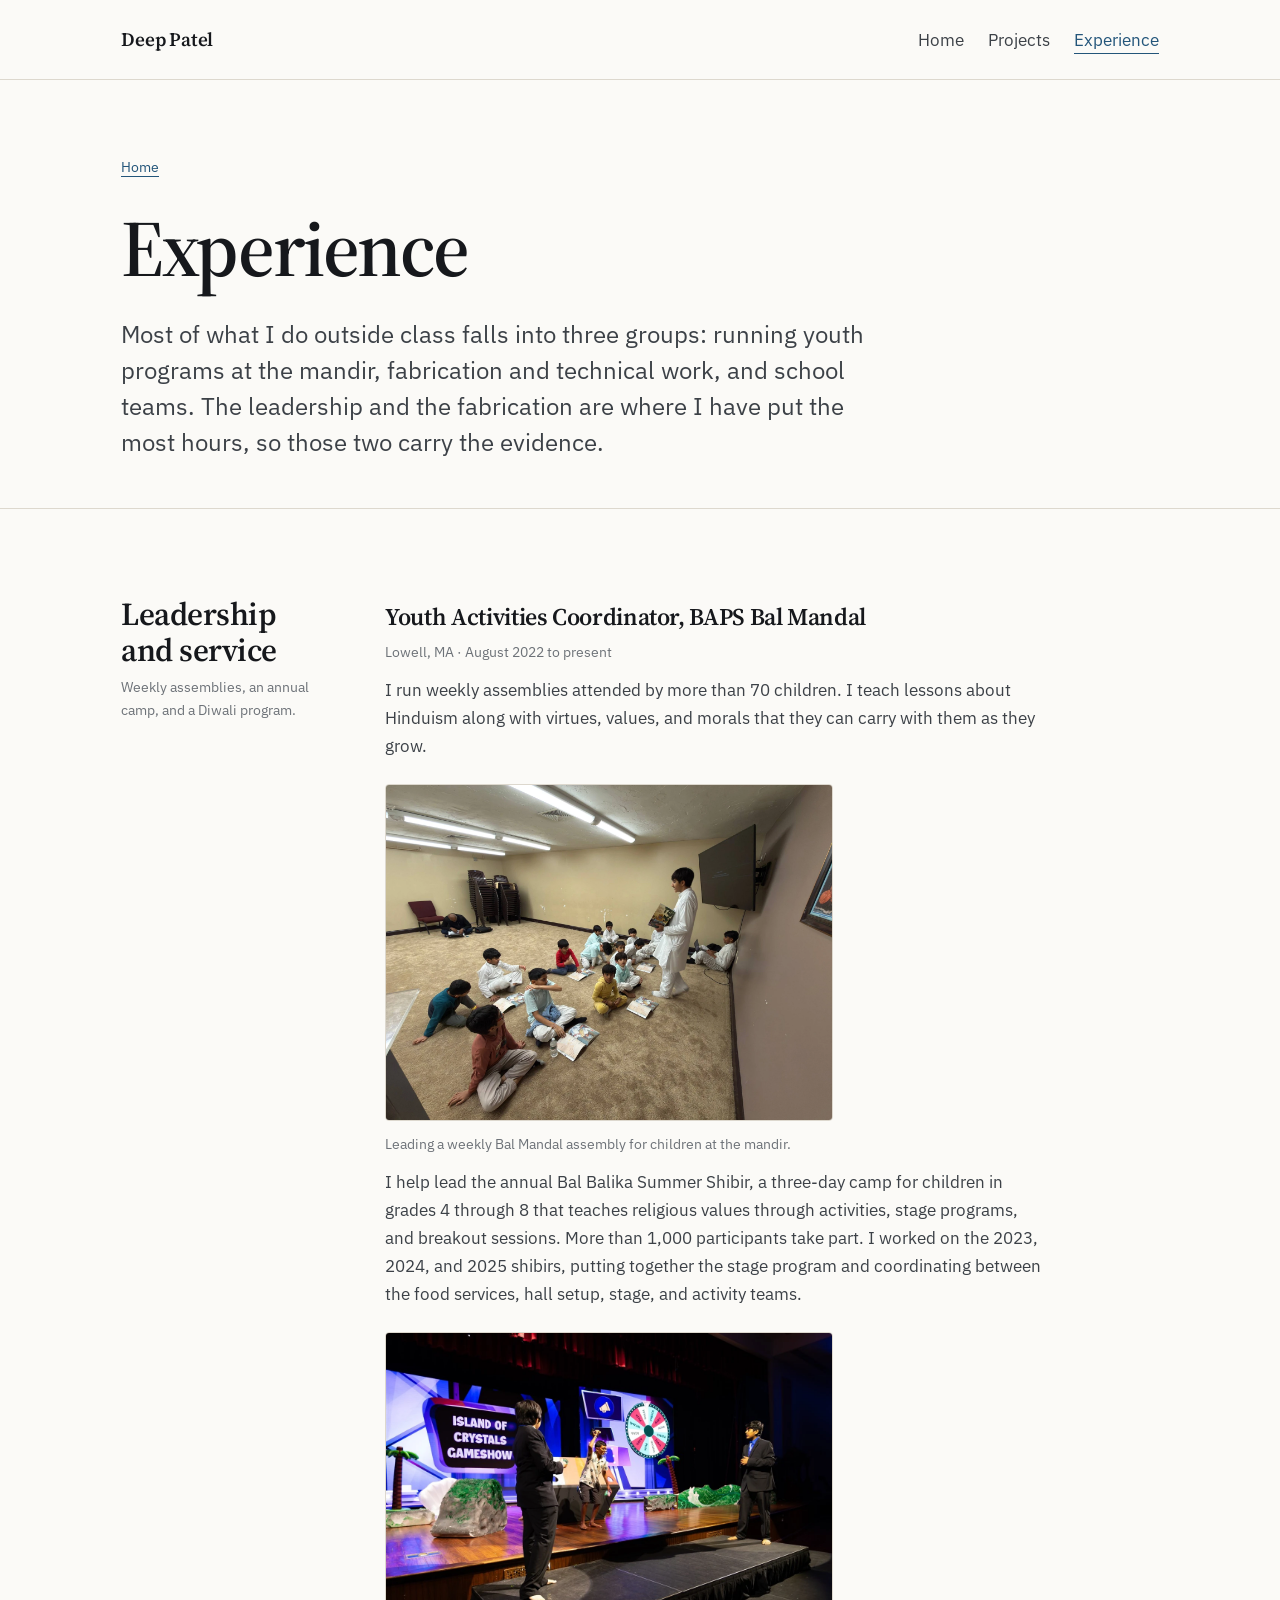
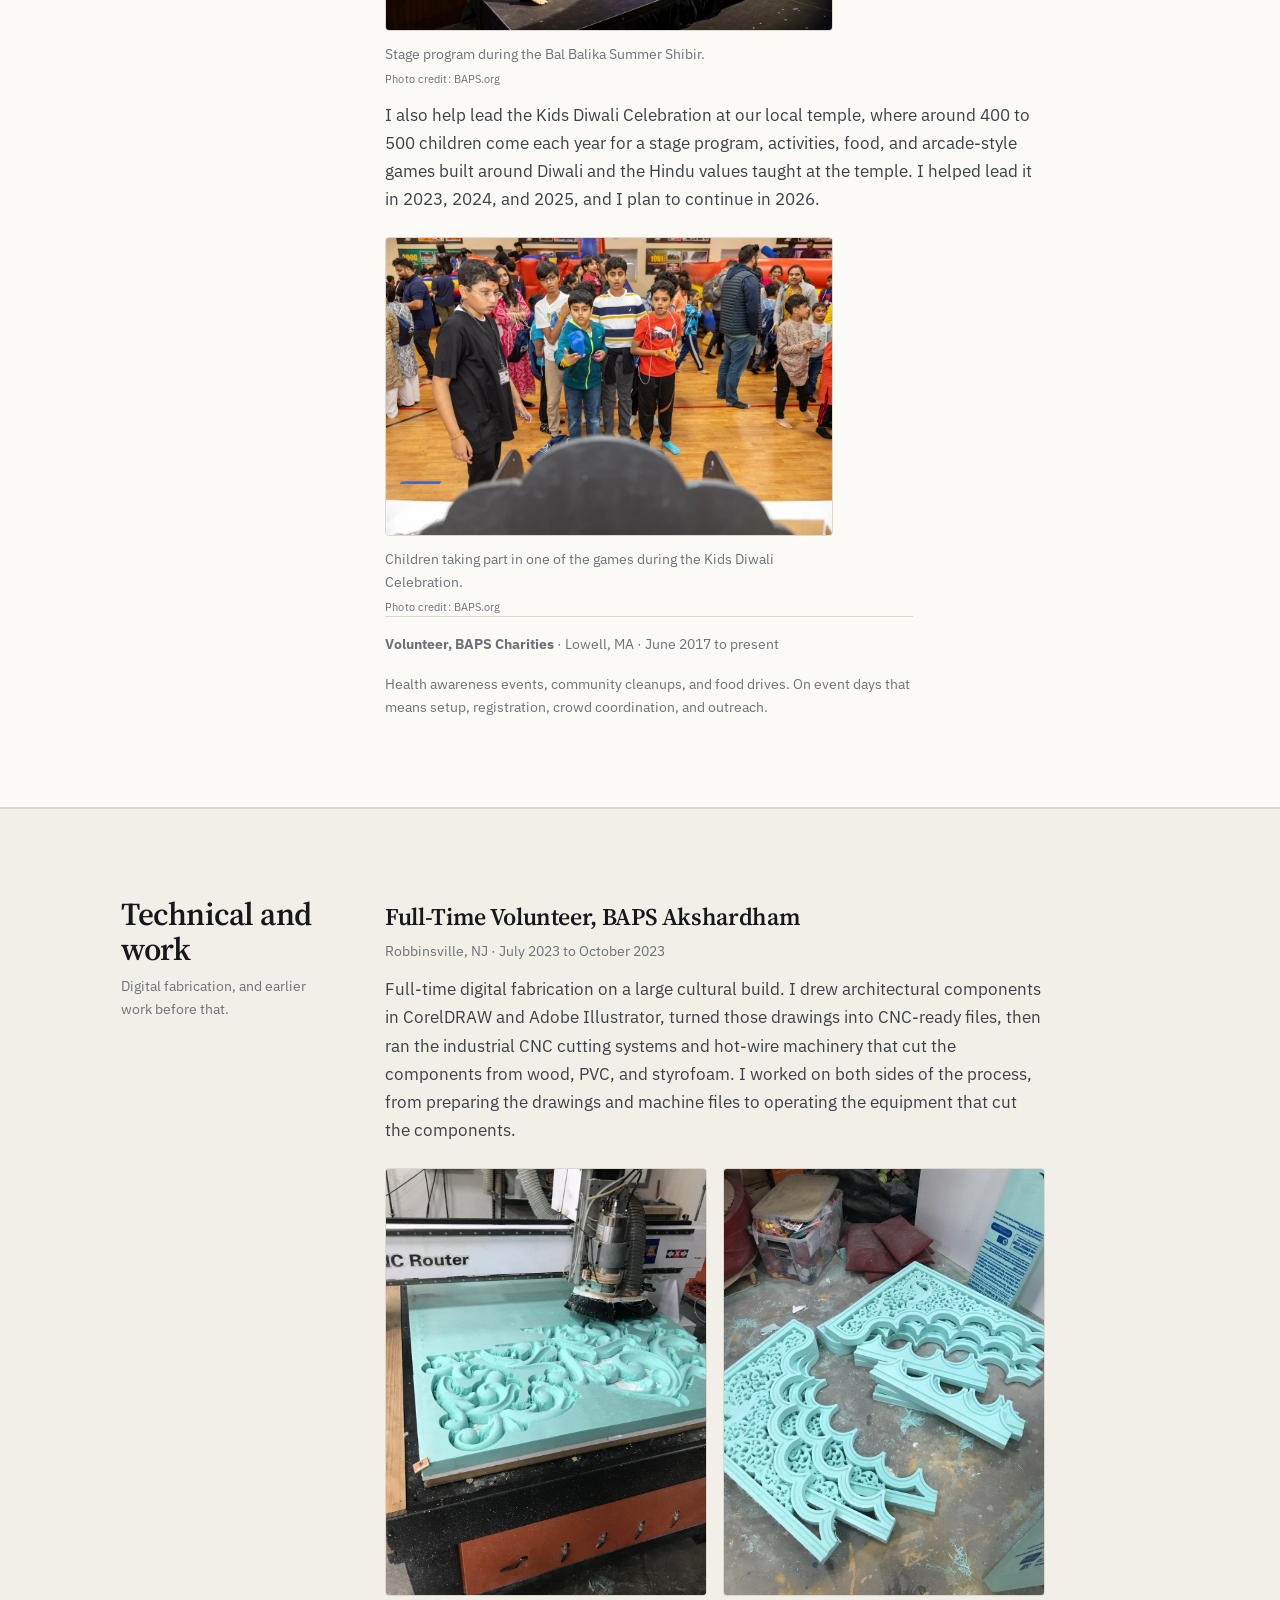
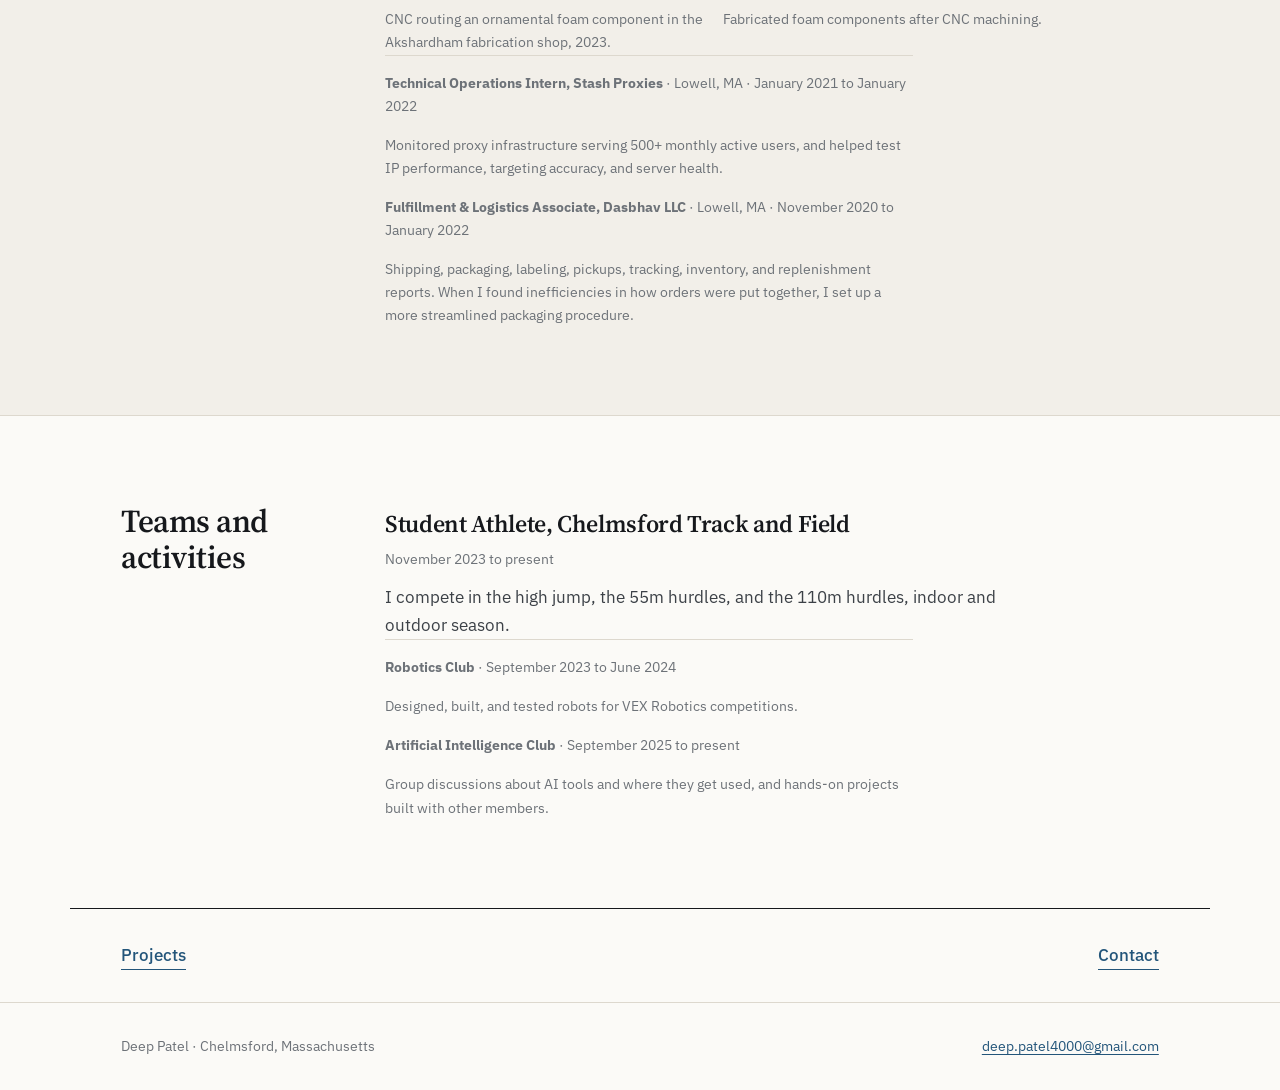
==== experience/index.html @ 3f7108a9 "feat: add portfolio page architecture Adds the two new destinations the site had outgrown, built ent" ====
<!DOCTYPE html>
<html lang="en">
<head>
  <meta charset="UTF-8">
  <meta name="viewport" content="width=device-width, initial-scale=1">
  <title>Experience · Deep Patel</title>
  <meta name="description" content="Youth leadership at BAPS Bal Mandal, full-time digital fabrication at BAPS Akshardham, early technical work, track and field, robotics, and the AI club.">
  <link rel="canonical" href="https://deeppatel4000-pixel.github.io/experience/">
  <meta property="og:type" content="article">
  <meta property="og:title" content="Experience · Deep Patel">
  <meta property="og:description" content="Youth leadership, digital fabrication, early technical work, and school teams.">
  <link rel="stylesheet" href="../styles.css">
</head>
<body>
  <a class="skip-link" href="#main">Skip to content</a>

  <header class="site-header">
    <div class="wrap site-header__inner">
      <a class="brand" href="/">Deep Patel</a>
      <nav class="site-nav" aria-label="Primary">
        <ul>
          <li><a href="/">Home</a></li>
          <li><a href="/projects/">Projects</a></li>
          <li><a href="/experience/" aria-current="page">Experience</a></li>
        </ul>
      </nav>
    </div>
  </header>

  <main id="main">
    <div class="project-header">
      <div class="wrap">
        <a class="project-header__back" href="../">Home</a>
        <h1 class="project-header__title">Experience</h1>
        <p class="lede">
          Most of what I do outside class falls into three groups: running youth programs at
          the mandir, fabrication and technical work, and school teams. The leadership and the
          fabrication are where I have put the most hours, so those two carry the evidence.
        </p>
      </div>
    </div>

    <section class="section" aria-labelledby="xp-leadership">
      <div class="wrap section__grid">
        <div class="section__rail">
          <h2 class="section__title" id="xp-leadership">Leadership and service</h2>
          <p class="section__note">Weekly assemblies, an annual camp, and a Diwali program.</p>
        </div>
        <div>
          <p class="group__role">Youth Activities Coordinator, BAPS Bal Mandal</p>
          <p class="group__when">Lowell, MA · August 2022 to present</p>
          <p class="group__detail">
            I run weekly assemblies attended by more than 70 children. I teach lessons
            about Hinduism along with virtues, values, and morals that they can carry
            with them as they grow.
          </p>

          <div class="evidence evidence--compact">
            <figure>
              <img
                src="../assets/bal-mandal/weekly-assembly-teaching.webp"
                alt="Standing and teaching from a book to a group of children sitting on the floor with their own books open during a weekly Bal Mandal assembly."
                width="1600" height="1200" loading="lazy" decoding="async"
              >
              <figcaption>
                Leading a weekly Bal Mandal assembly for children at the mandir.
              </figcaption>
            </figure>
          </div>

          <p class="group__detail">
            I help lead the annual Bal Balika Summer Shibir, a three-day camp for children
            in grades 4 through 8 that teaches religious values through activities, stage
            programs, and breakout sessions. More than 1,000 participants take part. I worked
            on the 2023, 2024, and 2025 shibirs, putting together the stage program and
            coordinating between the food services, hall setup, stage, and activity teams.
          </p>

          <div class="evidence evidence--compact">
            <figure>
              <img
                src="../assets/bal-mandal/shibir-stage-program-gameshow.webp"
                alt="Stage program with presenters and an Island of Crystals gameshow set during Bal Balika Summer Shibir."
                width="1200" height="800" loading="lazy" decoding="async"
              >
              <figcaption>
                Stage program during the Bal Balika Summer Shibir.
                <span class="credit">Photo credit: BAPS.org</span>
              </figcaption>
            </figure>
          </div>

          <p class="group__detail">
            I also help lead the Kids Diwali Celebration at our local temple, where around
            400 to 500 children come each year for a stage program, activities, food, and
            arcade-style games built around Diwali and the Hindu values taught at the
            temple. I helped lead it in 2023, 2024, and 2025, and I plan to continue in
            2026.
          </p>

          <div class="evidence evidence--compact">
            <figure>
              <img
                src="../assets/bal-mandal/kdc-kids-game-activity.webp"
                alt="Children participating in a game during the Kids Diwali Celebration with other activities in the background."
                width="1200" height="800" loading="lazy" decoding="async"
              >
              <figcaption>
                Children taking part in one of the games during the Kids Diwali Celebration.
                <span class="credit">Photo credit: BAPS.org</span>
              </figcaption>
            </figure>
          </div>

          <div class="group__also prose">
            <p>
              <strong>Volunteer, BAPS Charities</strong> · Lowell, MA · June 2017 to present
            </p>
            <p>
              Health awareness events, community cleanups, and food drives. On event days
              that means setup, registration, crowd coordination, and outreach.
            </p>
          </div>
        </div>
      </div>
    </section>

    <section class="section section--tinted" aria-labelledby="xp-technical">
      <div class="wrap section__grid">
        <div class="section__rail">
          <h2 class="section__title" id="xp-technical">Technical and work</h2>
          <p class="section__note">Digital fabrication, and earlier work before that.</p>
        </div>
        <div>
          <p class="group__role">Full-Time Volunteer, BAPS Akshardham</p>
          <p class="group__when">Robbinsville, NJ · July 2023 to October 2023</p>
          <p class="group__detail">
            Full-time digital fabrication on a large cultural build. I drew architectural
            components in CorelDRAW and Adobe Illustrator, turned those drawings into
            CNC-ready files, then ran the industrial CNC cutting systems and hot-wire
            machinery that cut the components from wood, PVC, and styrofoam. I worked on
            both sides of the process, from preparing the drawings and machine files to
            operating the equipment that cut the components.
          </p>

          <div class="evidence">
            <figure>
              <img
                src="../assets/akshardham/cnc-cutting-ornamental-foam.webp"
                alt="CNC router machining an ornamental architectural pattern into a large turquoise foam panel."
                width="960" height="1280" loading="lazy" decoding="async"
              >
              <figcaption>
                CNC routing an ornamental foam component in the Akshardham fabrication
                shop, 2023.
              </figcaption>
            </figure>
            <figure>
              <img
                src="../assets/akshardham/finished-foam-components.webp"
                alt="Turquoise ornamental foam components laid out on a workshop floor after CNC machining."
                width="960" height="1280" loading="lazy" decoding="async"
              >
              <figcaption>
                Fabricated foam components after CNC machining.
              </figcaption>
            </figure>
          </div>

          <div class="group__also prose">
            <p>
              <strong>Technical Operations Intern, Stash Proxies</strong> · Lowell, MA ·
              January 2021 to January 2022
            </p>
            <p>
              Monitored proxy infrastructure serving 500+ monthly active users, and helped
              test IP performance, targeting accuracy, and server health.
            </p>
            <p>
              <strong>Fulfillment &amp; Logistics Associate, Dasbhav LLC</strong> ·
              Lowell, MA · November 2020 to January 2022
            </p>
            <p>
              Shipping, packaging, labeling, pickups, tracking, inventory, and replenishment
              reports. When I found inefficiencies in how orders were put together, I set up
              a more streamlined packaging procedure.
            </p>
          </div>
        </div>
      </div>
    </section>

    <section class="section" aria-labelledby="xp-teams">
      <div class="wrap section__grid">
        <div class="section__rail">
          <h2 class="section__title" id="xp-teams">Teams and activities</h2>
        </div>
        <div>
          <p class="group__role">Student Athlete, Chelmsford Track and Field</p>
          <p class="group__when">November 2023 to present</p>
          <p class="group__detail">
            I compete in the high jump, the 55m hurdles, and the 110m hurdles, indoor and
            outdoor season.
          </p>

          <div class="group__also prose">
            <p>
              <strong>Robotics Club</strong> · September 2023 to June 2024
            </p>
            <p>
              Designed, built, and tested robots for VEX Robotics competitions.
            </p>
            <p>
              <strong>Artificial Intelligence Club</strong> · September 2025 to present
            </p>
            <p>
              Group discussions about AI tools and where they get used, and hands-on projects
              built with other members.
            </p>
          </div>
        </div>
      </div>
    </section>

    <nav class="wrap project-nav" aria-label="Site">
      <a href="../projects/">Projects</a>
      <a href="../#contact">Contact</a>
    </nav>
  </main>

  <footer class="site-footer">
    <div class="wrap site-footer__inner">
      <p>Deep Patel · Chelmsford, Massachusetts</p>
      <p><a href="mailto:deep.patel4000@gmail.com">deep.patel4000@gmail.com</a></p>
    </div>
  </footer>

  <script src="../script.js" defer></script>
</body>
</html>
---- styles.css ----
/* ==========================================================================
   Deep Patel — portfolio
   Design foundation: editorial, light, type-led. No framework.
   ========================================================================== */

@font-face {
  font-family: "Source Serif";
  src: url("assets/fonts/source-serif-4-latin.woff2") format("woff2");
  font-weight: 200 900;
  font-style: normal;
  font-display: swap;
}

@font-face {
  font-family: "Plex Sans";
  src: url("assets/fonts/ibm-plex-sans-latin.woff2") format("woff2");
  font-weight: 100 700;
  font-style: normal;
  font-display: swap;
}

/* --- tokens --------------------------------------------------------------- */

:root {
  --color-background: #fbfaf7;
  --color-surface: #f2efe9;
  --color-text: #16181c;
  --color-text-secondary: #3c4147;
  --color-muted: #6d7278;
  --color-accent: #23557a;
  --color-accent-hover: #163853;
  --color-border: #ddd8ce;
  --color-border-strong: #16181c;

  --font-display: "Source Serif", Georgia, "Times New Roman", serif;
  --font-body: "Plex Sans", system-ui, -apple-system, "Segoe UI", sans-serif;

  --step--1: 0.875rem;
  --step-0: 1.0625rem;
  --step-1: 1.1875rem;
  --step-2: clamp(1.25rem, 1.15rem + 0.5vw, 1.5rem);
  --step-3: clamp(1.5rem, 1.3rem + 1vw, 2rem);
  --step-4: clamp(2rem, 1.5rem + 2.4vw, 3.25rem);
  --step-5: clamp(2.75rem, 1.9rem + 4vw, 5rem);

  --space-1: 0.25rem;
  --space-2: 0.5rem;
  --space-3: 0.75rem;
  --space-4: 1rem;
  --space-5: 1.5rem;
  --space-6: 2rem;
  --space-7: 3rem;
  --space-8: 4rem;
  --space-9: 6rem;
  --space-10: 8rem;

  --radius-sm: 4px;
  --radius-md: 8px;

  --measure: 66ch;
  --measure-narrow: 54ch;
  --container: 1140px;
  --gutter: clamp(1.25rem, 4vw, 3.5rem);
  --rail: 200px;

  --transition: 160ms ease;
}

/* --- reset ---------------------------------------------------------------- */

*,
*::before,
*::after {
  box-sizing: border-box;
}

html {
  -webkit-text-size-adjust: 100%;
}

body {
  margin: 0;
  background: var(--color-background);
  color: var(--color-text);
  font-family: var(--font-body);
  font-size: var(--step-0);
  line-height: 1.65;
  font-synthesis-weight: none;
  -webkit-font-smoothing: antialiased;
}

h1,
h2,
h3,
h4 {
  margin: 0;
  font-family: var(--font-display);
  font-weight: 600;
  line-height: 1.1;
  letter-spacing: -0.015em;
}

p {
  margin: 0;
}

ul,
ol,
dl,
dd {
  margin: 0;
  padding: 0;
}

ul,
ol {
  list-style: none;
}

img {
  max-width: 100%;
  height: auto;
  display: block;
}

a {
  color: var(--color-accent);
  text-decoration-thickness: 1px;
  text-underline-offset: 0.18em;
  transition: color var(--transition);
}

a:hover {
  color: var(--color-accent-hover);
}

:focus-visible {
  outline: 2px solid var(--color-accent);
  outline-offset: 3px;
  border-radius: 2px;
}

::selection {
  background: #d9e4ee;
}

/* --- layout primitives ---------------------------------------------------- */

.wrap {
  width: 100%;
  max-width: var(--container);
  margin-inline: auto;
  padding-inline: var(--gutter);
}

.skip-link {
  position: absolute;
  left: var(--space-4);
  top: var(--space-4);
  z-index: 100;
  padding: var(--space-2) var(--space-4);
  background: var(--color-text);
  color: var(--color-background);
  border-radius: var(--radius-sm);
  text-decoration: none;
  transform: translateY(-200%);
  transition: transform var(--transition);
}

.skip-link:focus {
  transform: translateY(0);
  color: var(--color-background);
}

.visually-hidden {
  position: absolute;
  width: 1px;
  height: 1px;
  margin: -1px;
  padding: 0;
  overflow: hidden;
  clip-path: inset(50%);
  white-space: nowrap;
}

.eyebrow {
  font-size: var(--step--1);
  letter-spacing: 0.06em;
  text-transform: uppercase;
  color: var(--color-muted);
  margin: 0;
}

.lede {
  font-size: var(--step-2);
  line-height: 1.5;
  color: var(--color-text-secondary);
  max-width: var(--measure-narrow);
}

.prose {
  max-width: var(--measure);
  color: var(--color-text-secondary);
}

.prose p + p {
  margin-top: var(--space-4);
}

.link-arrow {
  display: inline-block;
  font-weight: 500;
  text-decoration: none;
  border-bottom: 1px solid currentColor;
  padding-bottom: 1px;
}

.link-arrow + .link-arrow {
  margin-left: var(--space-5);
}

/* --- header --------------------------------------------------------------- */

.site-header {
  border-bottom: 1px solid var(--color-border);
  background: var(--color-background);
}

.site-header__inner {
  display: flex;
  align-items: baseline;
  justify-content: space-between;
  gap: var(--space-5);
  padding-block: var(--space-5);
  flex-wrap: wrap;
}

.brand {
  font-family: var(--font-display);
  font-size: var(--step-1);
  font-weight: 600;
  letter-spacing: -0.01em;
  color: var(--color-text);
  text-decoration: none;
}

.brand:hover {
  color: var(--color-text);
}

.site-nav ul {
  display: flex;
  flex-wrap: wrap;
  gap: var(--space-2) var(--space-4);
  align-items: baseline;
}

@media (min-width: 30rem) {
  .site-nav ul {
    gap: var(--space-5);
  }
}

.site-nav a {
  color: var(--color-text-secondary);
  text-decoration: none;
  font-size: var(--step-0);
  padding-bottom: 2px;
  border-bottom: 1px solid transparent;
}

.site-nav a:hover {
  color: var(--color-text);
  border-bottom-color: var(--color-border-strong);
}

.site-nav a[aria-current="true"],
.site-nav a[aria-current="page"] {
  color: var(--color-accent);
  border-bottom-color: var(--color-accent);
}

/* --- hero ----------------------------------------------------------------- */

.hero {
  padding-block: clamp(3rem, 8vw, 7rem) clamp(2.5rem, 6vw, 5rem);
  border-bottom: 1px solid var(--color-border);
}

.hero__name {
  font-size: var(--step-5);
  margin-block: var(--space-4) var(--space-6);
  letter-spacing: -0.03em;
}

.hero__body {
  display: grid;
  gap: var(--space-6);
  max-width: 62ch;
}

.hero__body p {
  font-size: var(--step-2);
  line-height: 1.45;
  color: var(--color-text-secondary);
}

.hero__body p strong {
  font-weight: 500;
  color: var(--color-text);
}

.hero__inner {
  display: grid;
  gap: var(--space-7);
}

.hero__context {
  font-size: var(--step--1);
  color: var(--color-muted);
  border-top: 1px solid var(--color-border);
  padding-top: var(--space-4);
}

.hero__context span {
  padding-inline: 0.35em;
  color: var(--color-border);
}

.hero__name,
.hero__body,
.hero__context {
  max-width: 46rem;
}

/* one restrained entrance, on first paint only */
@media (prefers-reduced-motion: no-preference) {
  .hero__name,
  .hero__body,
  .hero__context {
    animation: rise 500ms cubic-bezier(0.2, 0.7, 0.3, 1) backwards;
  }

  .hero__body {
    animation-delay: 70ms;
  }

  .hero__context {
    animation-delay: 130ms;
  }

  @keyframes rise {
    from {
      opacity: 0;
      transform: translateY(8px);
    }
  }
}

/* --- sections ------------------------------------------------------------- */

.section {
  padding-block: clamp(2.5rem, 7vw, 5.5rem);
  border-bottom: 1px solid var(--color-border);
}

.section:last-of-type {
  border-bottom: 0;
}

.section--tinted:last-of-type {
  border-bottom: 1px solid var(--color-border);
}

.section--tinted {
  background: var(--color-surface);
  border-block: 1px solid var(--color-border);
}

.section__grid {
  display: grid;
  gap: var(--space-6);
}

.section__title {
  font-size: var(--step-3);
}

.section__title--wide {
  font-size: var(--step-4);
  max-width: 20ch;
}

.section__rail {
  display: grid;
  gap: var(--space-2);
  align-content: start;
}

.section__note {
  font-size: var(--step--1);
  color: var(--color-muted);
  max-width: 28ch;
}

@media (min-width: 62rem) {
  .section__grid {
    grid-template-columns: var(--rail) minmax(0, 1fr);
    gap: var(--space-8);
  }
}

/* --- work features -------------------------------------------------------- */

.feature {
  padding-block: clamp(3rem, 7vw, 5.5rem);
  border-bottom: 1px solid var(--color-border);
}

.feature:last-of-type {
  border-bottom: 0;
}

.feature--tinted {
  background: var(--color-surface);
}

.feature__index {
  font-family: var(--font-display);
  font-size: clamp(3rem, 6vw, 5rem);
  line-height: 0.9;
  color: var(--color-border);
  font-variant-numeric: tabular-nums;
  margin: 0;
}

.feature__kind {
  font-size: var(--step--1);
  color: var(--color-muted);
  margin-top: var(--space-4);
}

.feature__title {
  font-size: var(--step-4);
  letter-spacing: -0.025em;
  margin-top: var(--space-2);
}

.feature__summary {
  margin-top: var(--space-4);
  font-size: var(--step-1);
  line-height: 1.6;
  color: var(--color-text-secondary);
  max-width: var(--measure);
}

.feature__links {
  margin-top: var(--space-5);
}

.feature__tools {
  margin-top: var(--space-5);
  font-size: var(--step--1);
  color: var(--color-muted);
}

.feature__aside.feature__aside--portrait img {
  max-width: 19rem;
  margin-inline: auto;
  border: 0;
  border-radius: 0;
}

.feature__head {
  display: grid;
  gap: var(--space-3);
}

@media (min-width: 48rem) {
  .feature__head {
    grid-template-columns: 6rem minmax(0, 1fr);
    column-gap: var(--space-7);
    align-items: start;
  }

  .feature__head .feature__kind {
    margin-top: 0;
  }
}

.feature__figure {
  margin: var(--space-7) 0 0;
}

.feature__figure img {
  width: 100%;
  border: 1px solid var(--color-border);
  border-radius: var(--radius-md);
  background: #0b0f16;
}

.feature__figure figcaption,
.feature__aside figcaption {
  margin-top: var(--space-3);
  font-size: var(--step--1);
  color: var(--color-muted);
  max-width: 60ch;
}

.feature__split {
  display: grid;
  gap: var(--space-7);
}

.feature__aside {
  margin: 0;
  align-self: start;
}

/* the figure follows the text in source order, so the project is introduced
   before its evidence when the columns stack */

.feature__aside img {
  width: 100%;
  border: 1px solid var(--color-border);
  border-radius: var(--radius-sm);
}

@media (min-width: 62rem) {
  .feature__split {
    grid-template-columns: minmax(0, 1fr) minmax(0, 0.85fr);
    gap: var(--space-9);
    align-items: center;
  }
}

.pull-quote {
  margin-top: var(--space-6);
  padding-left: var(--space-5);
  border-left: 2px solid var(--color-accent);
  font-family: var(--font-display);
  font-size: var(--step-2);
  line-height: 1.35;
  color: var(--color-text);
  max-width: 30ch;
}

.nowrap {
  white-space: nowrap;
}

.spec {
  margin-top: var(--space-6);
  display: grid;
  gap: 0;
  max-width: 34rem;
}

.spec div {
  display: grid;
  gap: var(--space-1);
  padding-block: var(--space-3);
  border-top: 1px solid var(--color-border);
  font-size: var(--step--1);
}

.spec dt {
  color: var(--color-muted);
}

.spec dd {
  color: var(--color-text);
  margin: 0;
}

@media (min-width: 30rem) {
  .spec div {
    grid-template-columns: 12rem minmax(0, 1fr);
    column-gap: var(--space-5);
  }
}

/* --- about facts ---------------------------------------------------------- */

.prose--lead p:first-child {
  font-size: var(--step-1);
  color: var(--color-text);
}

.inline-facts {
  margin-top: var(--space-7);
  display: grid;
  gap: 0;
  max-width: var(--measure);
}

.inline-facts div {
  display: grid;
  gap: var(--space-1);
  padding-block: var(--space-4);
  border-top: 1px solid var(--color-border);
  font-size: var(--step--1);
}

.inline-facts dt {
  color: var(--color-muted);
}

.inline-facts dd {
  margin: 0;
  color: var(--color-text-secondary);
}

@media (min-width: 48rem) {
  .inline-facts div {
    grid-template-columns: 9rem minmax(0, 1fr);
    column-gap: var(--space-6);
  }
}

/* --- grouped experience --------------------------------------------------- */

.groups {
  margin-top: var(--space-7);
  display: grid;
  gap: var(--space-7);
}

.group {
  display: grid;
  gap: var(--space-4);
  padding-top: var(--space-5);
  border-top: 1px solid var(--color-border-strong);
}

.group__title {
  font-size: var(--step-1);
  color: var(--color-text);
}

.group__role {
  font-family: var(--font-display);
  font-size: var(--step-2);
  font-weight: 600;
  letter-spacing: -0.015em;
}

.group__when {
  margin-top: var(--space-1);
  font-size: var(--step--1);
  color: var(--color-muted);
}

.group__detail {
  margin-top: var(--space-3);
  color: var(--color-text-secondary);
  max-width: var(--measure);
}

.group__also {
  font-size: var(--step--1);
  color: var(--color-muted);
  max-width: var(--measure);
  padding-top: var(--space-4);
  border-top: 1px solid var(--color-border);
}

/* photographic evidence inside an experience entry, held to the text measure
   so it supports the entry without competing with the project features */
.evidence {
  margin-top: var(--space-5);
  display: grid;
  gap: var(--space-5);
  max-width: var(--measure);
}

.evidence figure {
  margin: 0;
}

.evidence img {
  width: 100%;
  border: 1px solid var(--color-border);
  border-radius: var(--radius-sm);
}

.evidence figcaption {
  margin-top: var(--space-3);
  font-size: var(--step--1);
  color: var(--color-muted);
}

/* one photograph at a compact editorial width, so several of them down a
   single entry read as the same class of supporting material rather than as
   a run of features. Narrow screens fall back to the content width. */
.evidence--compact {
  max-width: min(28rem, 100%);
}

/* source credit for photographs Deep did not take, quieter than the caption
   it sits under but still plainly readable */
.credit {
  display: block;
  margin-top: var(--space-1);
  font-size: 0.6875rem;
  letter-spacing: 0.01em;
  color: var(--color-muted);
}

@media (min-width: 46rem) {
  .evidence {
    grid-template-columns: 1fr 1fr;
    gap: var(--space-4);
  }

  .evidence.evidence--compact {
    grid-template-columns: 1fr;
  }
}

@media (min-width: 62rem) {
  .groups {
    gap: var(--space-8);
  }

  .group {
    grid-template-columns: var(--rail) minmax(0, 1fr);
    column-gap: var(--space-8);
    row-gap: var(--space-4);
  }

  .group__title {
    grid-row: 1 / span 2;
  }
}

/* --- contact -------------------------------------------------------------- */

.contact {
  display: grid;
  gap: var(--space-6);
}

.contact__note {
  margin-top: var(--space-3);
  color: var(--color-text-secondary);
  max-width: 44ch;
}

.contact__links {
  display: grid;
  gap: var(--space-3);
  align-content: start;
  font-size: var(--step-1);
}

.contact__links a {
  overflow-wrap: anywhere;
}

@media (min-width: 48rem) {
  .contact {
    grid-template-columns: minmax(0, 1fr) auto;
    gap: var(--space-8);
    align-items: start;
  }
}

/* --- footer --------------------------------------------------------------- */

.site-footer {
  border-top: 1px solid var(--color-border);
  padding-block: var(--space-6);
  font-size: var(--step--1);
  color: var(--color-muted);
}

.site-footer__inner {
  display: flex;
  flex-wrap: wrap;
  gap: var(--space-3) var(--space-5);
  justify-content: space-between;
}

/* --- plain numbered index (project surfaces, lists) ----------------------- */

.index-list {
  counter-reset: index;
  display: grid;
  gap: var(--space-3);
  max-width: var(--measure);
}

.index-list li {
  counter-increment: index;
  display: grid;
  grid-template-columns: 2.5rem minmax(0, 1fr);
  gap: var(--space-3);
  padding-bottom: var(--space-3);
  border-bottom: 1px solid var(--color-border);
  color: var(--color-text-secondary);
}

.index-list li::before {
  content: counter(index, decimal-leading-zero);
  color: var(--color-muted);
  font-size: var(--step--1);
  font-variant-numeric: tabular-nums;
}

@media (min-width: 48rem) {
  .index-list {
    grid-template-columns: repeat(2, minmax(0, 1fr));
    column-gap: var(--space-8);
  }
}

/* --- project pages -------------------------------------------------------- */

.project-header {
  padding-block: clamp(2.5rem, 6vw, 4.5rem) clamp(2rem, 4vw, 3rem);
  border-bottom: 1px solid var(--color-border);
}


.project-header__back {
  font-size: var(--step--1);
  text-decoration: none;
  border-bottom: 1px solid currentColor;
}

.project-header__title {
  font-size: var(--step-5);
  letter-spacing: -0.03em;
  margin-block: var(--space-5) var(--space-5);
}

.project-meta {
  display: grid;
  gap: var(--space-4);
  margin-top: var(--space-7);
  padding-top: var(--space-4);
  border-top: 1px solid var(--color-border);
  font-size: var(--step--1);
}

.project-meta div {
  display: grid;
  gap: var(--space-1);
}

.project-meta dt {
  color: var(--color-muted);
}

.project-meta dd {
  color: var(--color-text);
}

@media (min-width: 48rem) {
  .project-meta {
    grid-template-columns: repeat(4, minmax(0, 1fr));
    gap: var(--space-6);
  }
}

.figure {
  margin: 0;
  padding-block: var(--space-6);
}

.figure img {
  border: 1px solid var(--color-border);
  border-radius: var(--radius-sm);
}

.figure figcaption {
  margin-top: var(--space-3);
  font-size: var(--step--1);
  color: var(--color-muted);
  max-width: var(--measure);
}

.figure__portrait {
  max-width: min(18rem, 100%);
}

.figure__portrait-wide {
  max-width: min(30rem, 100%);
}

/* dense screenshots reclaim the rail column so their detail stays legible */
@media (min-width: 62rem) {
  .figure--wide {
    margin-left: calc(-1 * (var(--rail) + var(--space-8)));
  }
}

/* --- source-derived nozzle figure ----------------------------------------- */

.nozzle-figure {
  display: block;
  width: 100%;
  max-width: 34rem;
  height: auto;
  margin-top: var(--space-5);
}

.nozzle-figure__solid path {
  fill: #2b2f34;
}

.nozzle-figure__cavity path {
  fill: var(--color-background);
}

.section--tinted .nozzle-figure__cavity path {
  fill: var(--color-surface);
}

.nozzle-figure__axis {
  stroke: var(--color-muted);
  stroke-width: 0.4;
  stroke-dasharray: 3 2 0.6 2;
}

.nozzle-figure__dim line {
  stroke: var(--color-accent);
  stroke-width: 0.4;
}

.nozzle-figure__dim text,
.nozzle-figure__note {
  font-family: var(--font-body);
  font-size: 4px;
  fill: var(--color-accent);
}

.nozzle-figure__note {
  fill: var(--color-muted);
}

@media (max-width: 48rem) {
  .nozzle-figure__dim text,
  .nozzle-figure__note {
    font-size: 5.6px;
  }
}

/* --- subheads inside long sections ---------------------------------------- */

.subhead {
  font-family: var(--font-body);
  font-size: var(--step-0);
  font-weight: 500;
  letter-spacing: 0;
  color: var(--color-text);
  margin-top: var(--space-7);
  padding-top: var(--space-3);
  border-top: 1px solid var(--color-border);
}

.subhead:first-child {
  margin-top: 0;
  padding-top: 0;
  border-top: 0;
}

.subhead + .prose,
.subhead + .spec,
.subhead + .runs {
  margin-top: var(--space-4);
}

/* --- milestone sequence --------------------------------------------------- */

.milestones {
  display: grid;
  gap: var(--space-8);
}

.milestone {
  display: grid;
  gap: var(--space-2);
}

.milestone__index {
  font-family: var(--font-display);
  font-size: var(--step-1);
  line-height: 1;
  color: var(--color-muted);
  font-variant-numeric: tabular-nums;
  letter-spacing: 0.04em;
}

.milestone__title {
  font-size: var(--step-2);
}

.milestone__title + .prose {
  margin-top: var(--space-3);
}

@media (min-width: 46rem) {
  .milestone {
    grid-template-columns: 3rem minmax(0, 1fr);
    column-gap: var(--space-5);
    row-gap: 0;
  }

  .milestone__index {
    padding-top: 0.35rem;
  }
}

/* --- run history table ---------------------------------------------------- */

.runs {
  width: 100%;
  border-collapse: collapse;
  font-size: var(--step--1);
  text-align: left;
}

.runs th {
  font-weight: 500;
  color: var(--color-muted);
  padding-bottom: var(--space-2);
  border-bottom: 1px solid var(--color-border-strong);
}

.runs td {
  padding-block: var(--space-3);
  border-bottom: 1px solid var(--color-border);
  color: var(--color-text-secondary);
  vertical-align: top;
}

.runs td:first-child {
  color: var(--color-muted);
  white-space: nowrap;
  padding-right: var(--space-5);
}

.runs tr:last-child td {
  color: var(--color-text);
}

.prose--after-spec {
  margin-top: var(--space-6);
}

.note-inline {
  margin-top: var(--space-5);
  padding-left: var(--space-4);
  border-left: 2px solid var(--color-border);
  font-size: var(--step--1);
  color: var(--color-muted);
}

.project-nav {
  display: flex;
  flex-wrap: wrap;
  gap: var(--space-4) var(--space-6);
  justify-content: space-between;
  padding-block: var(--space-6);
  border-top: 1px solid var(--color-border-strong);
}

.project-nav a {
  text-decoration: none;
  border-bottom: 1px solid currentColor;
  font-weight: 500;
}
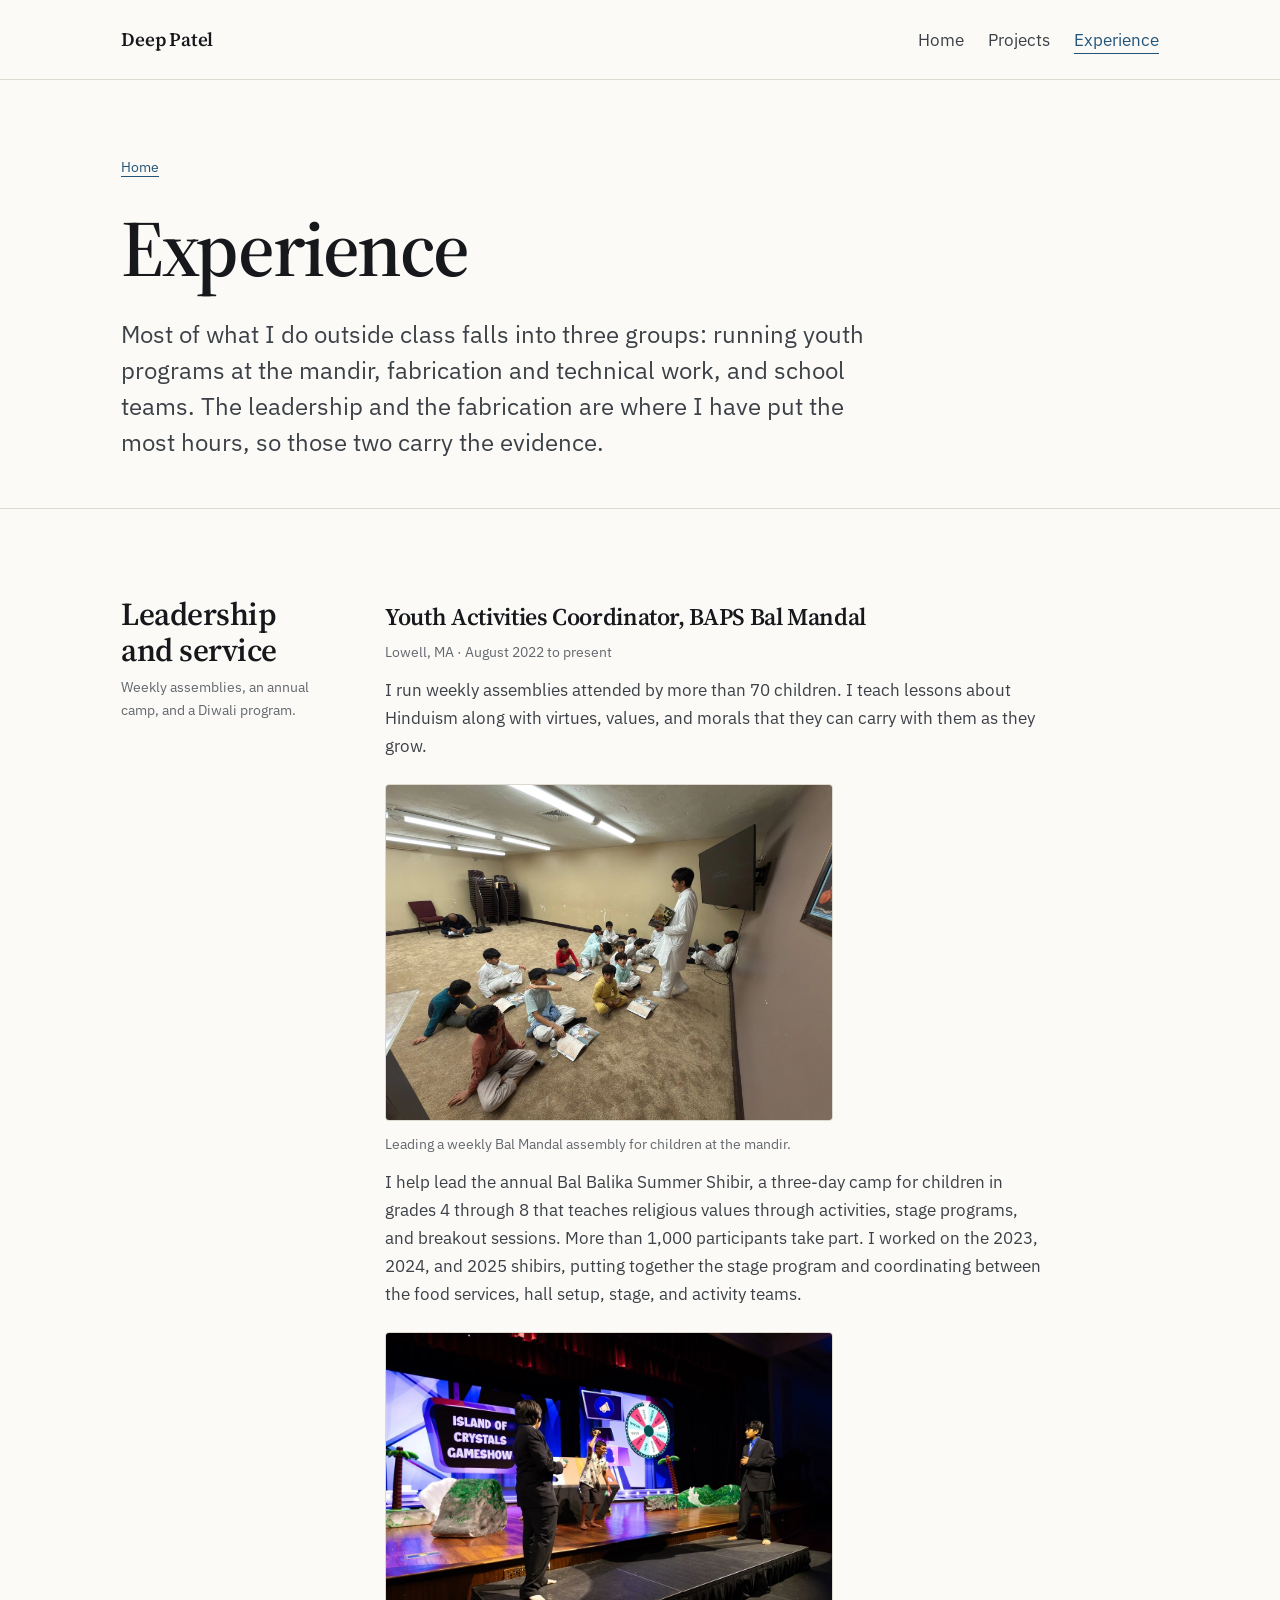
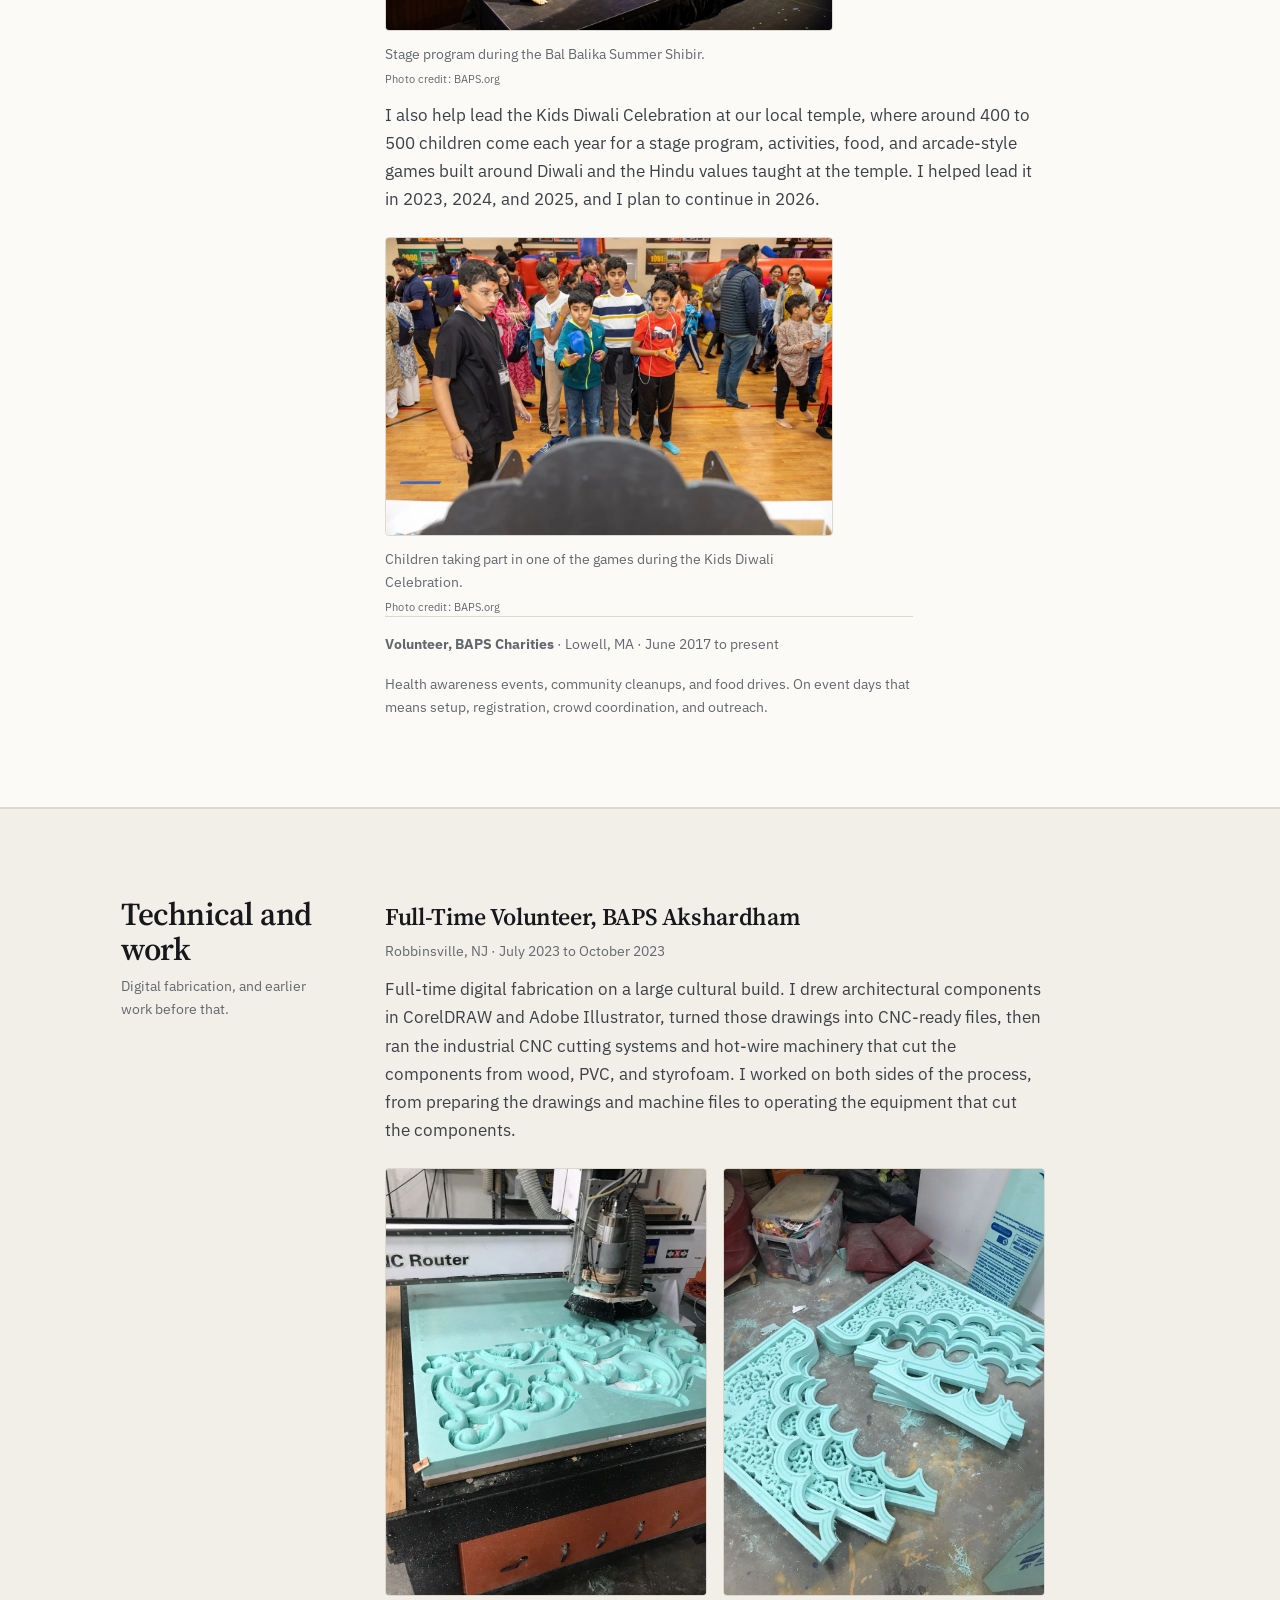
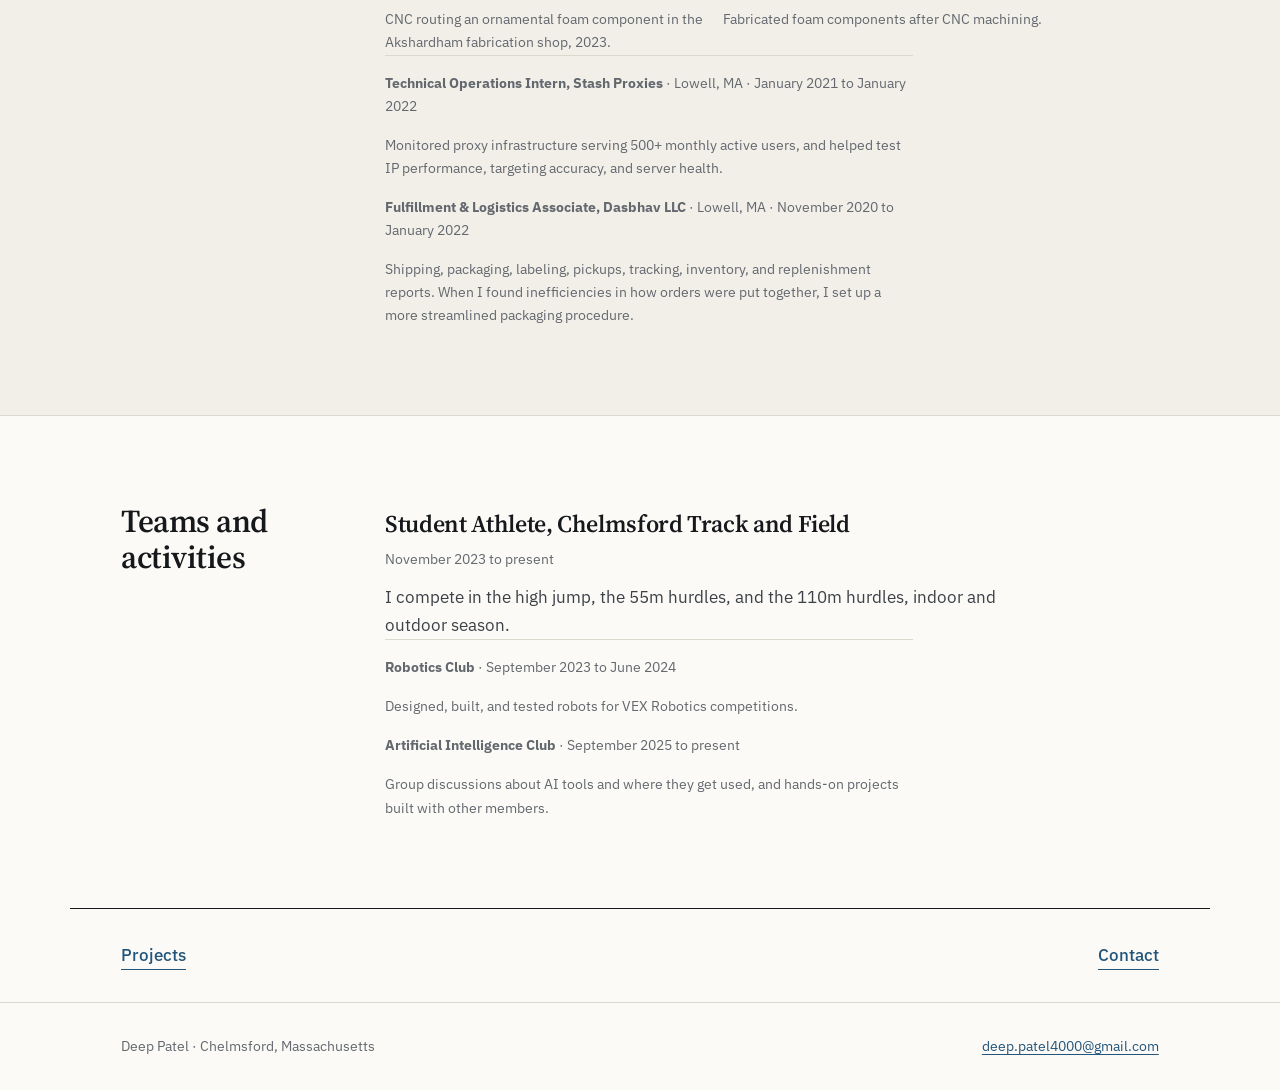
==== commit 81dc3cc0: "fix: raise contrast and link clarity to WCAG AA Findings from the accessibility review, verified ind" ====
--- a/experience/index.html
+++ b/experience/index.html
@@ -9,6 +9,7 @@
   <meta property="og:type" content="article">
   <meta property="og:title" content="Experience · Deep Patel">
   <meta property="og:description" content="Youth leadership, digital fabrication, early technical work, and school teams.">
+  <link rel="icon" href="../favicon.svg" type="image/svg+xml">
   <link rel="stylesheet" href="../styles.css">
 </head>
 <body>
@@ -27,7 +28,7 @@
     </div>
   </header>
 
-  <main id="main">
+  <main id="main" tabindex="-1">
     <div class="project-header">
       <div class="wrap">
         <a class="project-header__back" href="../">Home</a>
--- a/styles.css
+++ b/styles.css
@@ -26,7 +26,7 @@
   --color-surface: #f2efe9;
   --color-text: #16181c;
   --color-text-secondary: #3c4147;
-  --color-muted: #6d7278;
+  --color-muted: #63686e;
   --color-accent: #23557a;
   --color-accent-hover: #163853;
   --color-border: #ddd8ce;
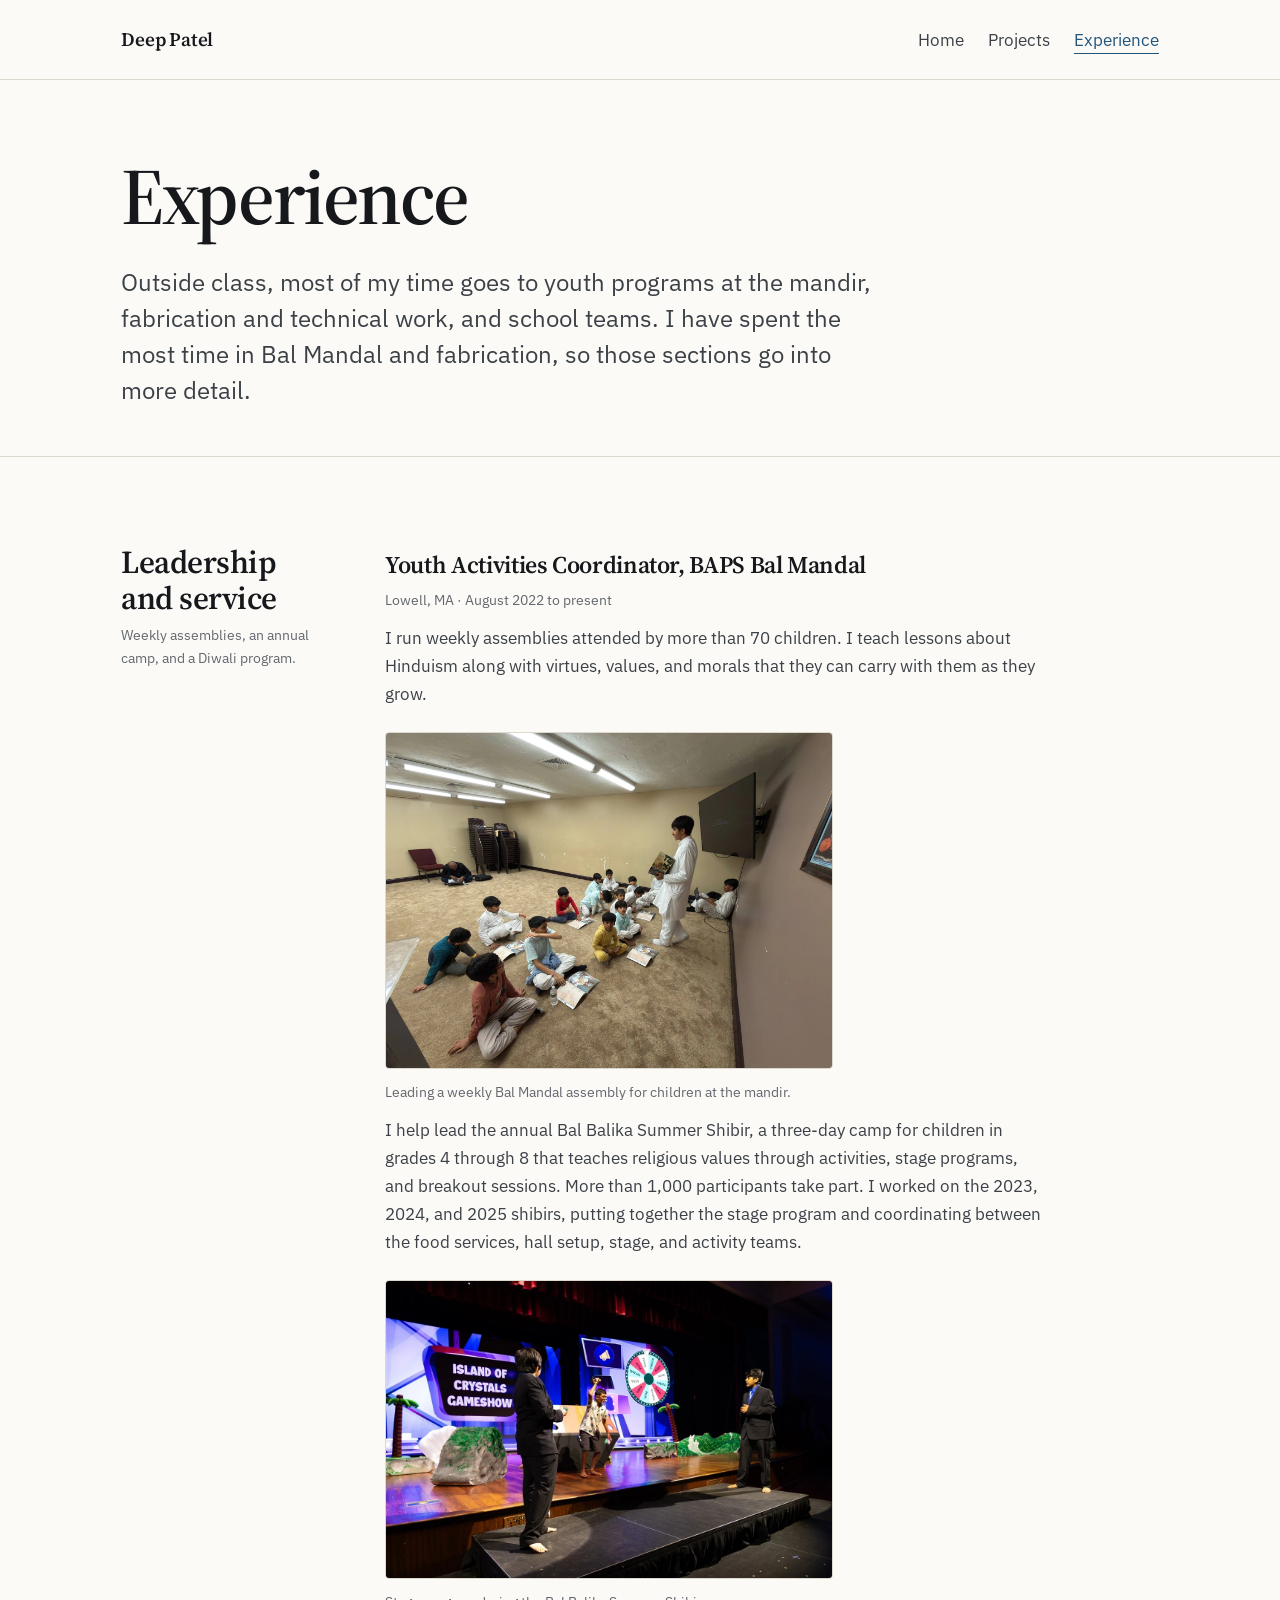
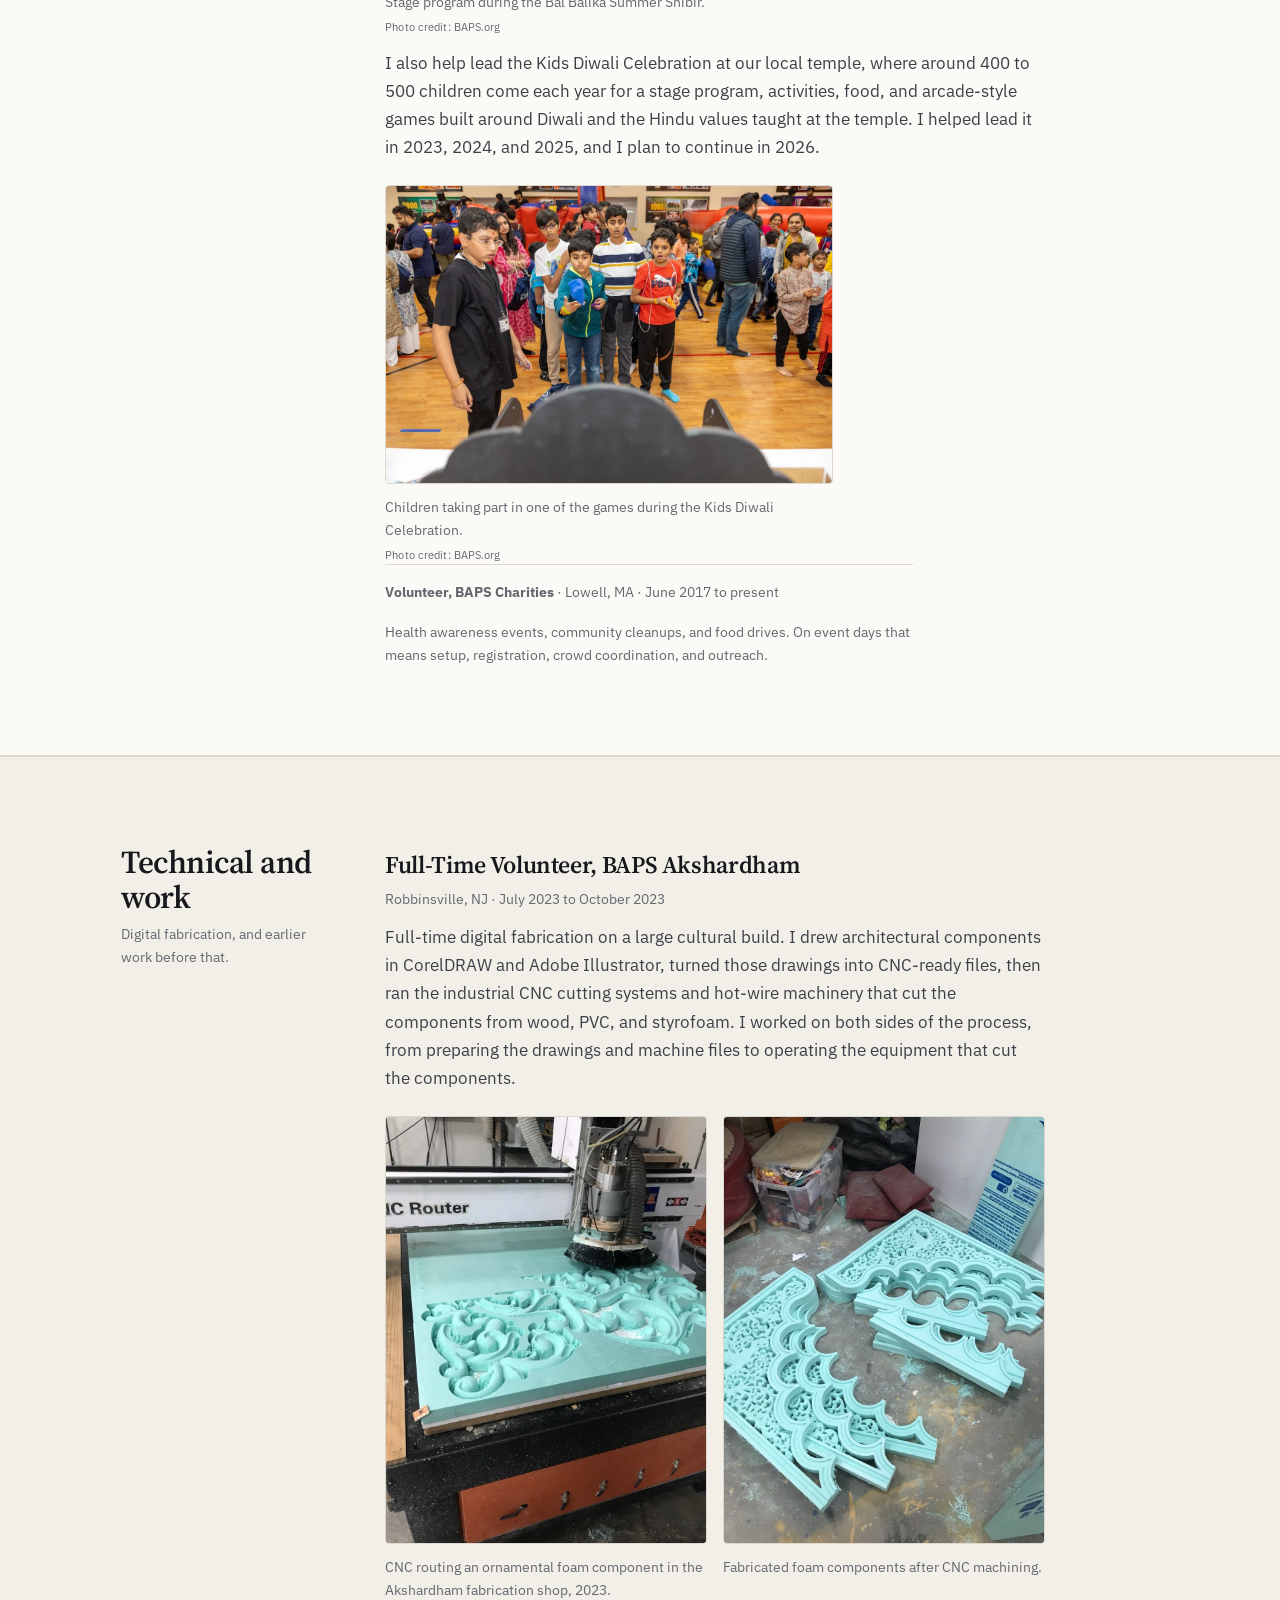
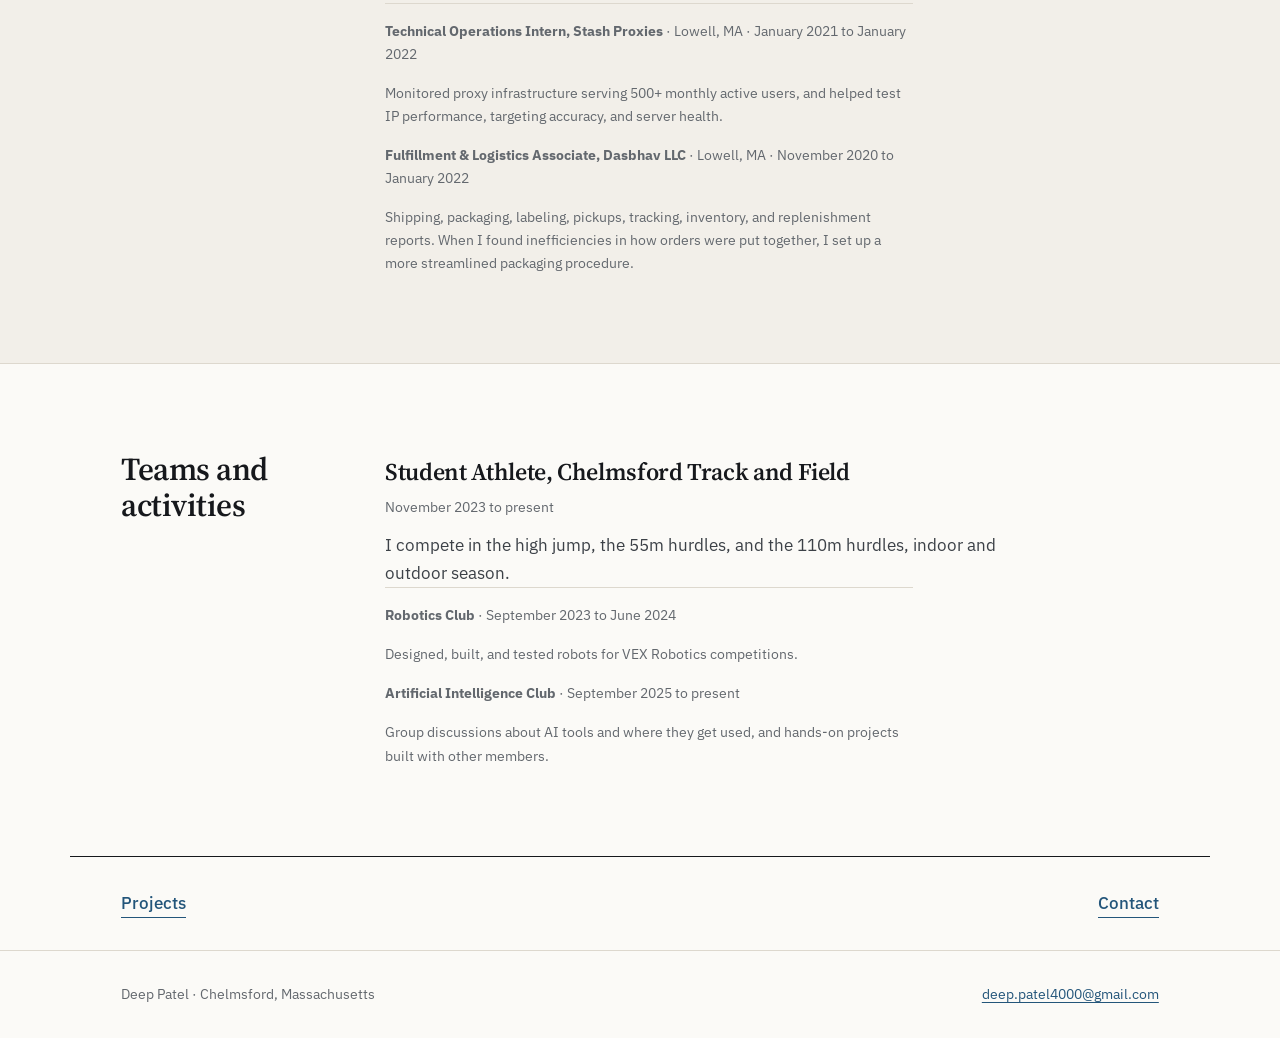
==== commit 4bfda040: "fix: polish final portfolio architecture copy Final pass over the two top-level pages after visual r" ====
--- a/experience/index.html
+++ b/experience/index.html
@@ -31,12 +31,11 @@
   <main id="main" tabindex="-1">
     <div class="project-header">
       <div class="wrap">
-        <a class="project-header__back" href="../">Home</a>
         <h1 class="project-header__title">Experience</h1>
         <p class="lede">
-          Most of what I do outside class falls into three groups: running youth programs at
-          the mandir, fabrication and technical work, and school teams. The leadership and the
-          fabrication are where I have put the most hours, so those two carry the evidence.
+          Outside class, most of my time goes to youth programs at the mandir, fabrication and
+          technical work, and school teams. I have spent the most time in Bal Mandal and
+          fabrication, so those sections go into more detail.
         </p>
       </div>
     </div>
--- a/styles.css
+++ b/styles.css
@@ -835,6 +835,11 @@
   margin-block: var(--space-5) var(--space-5);
 }
 
+/* top-level pages have no back link, so the title leads the masthead */
+.project-header__title:first-child {
+  margin-top: 0;
+}
+
 .project-meta {
   display: grid;
   gap: var(--space-4);
